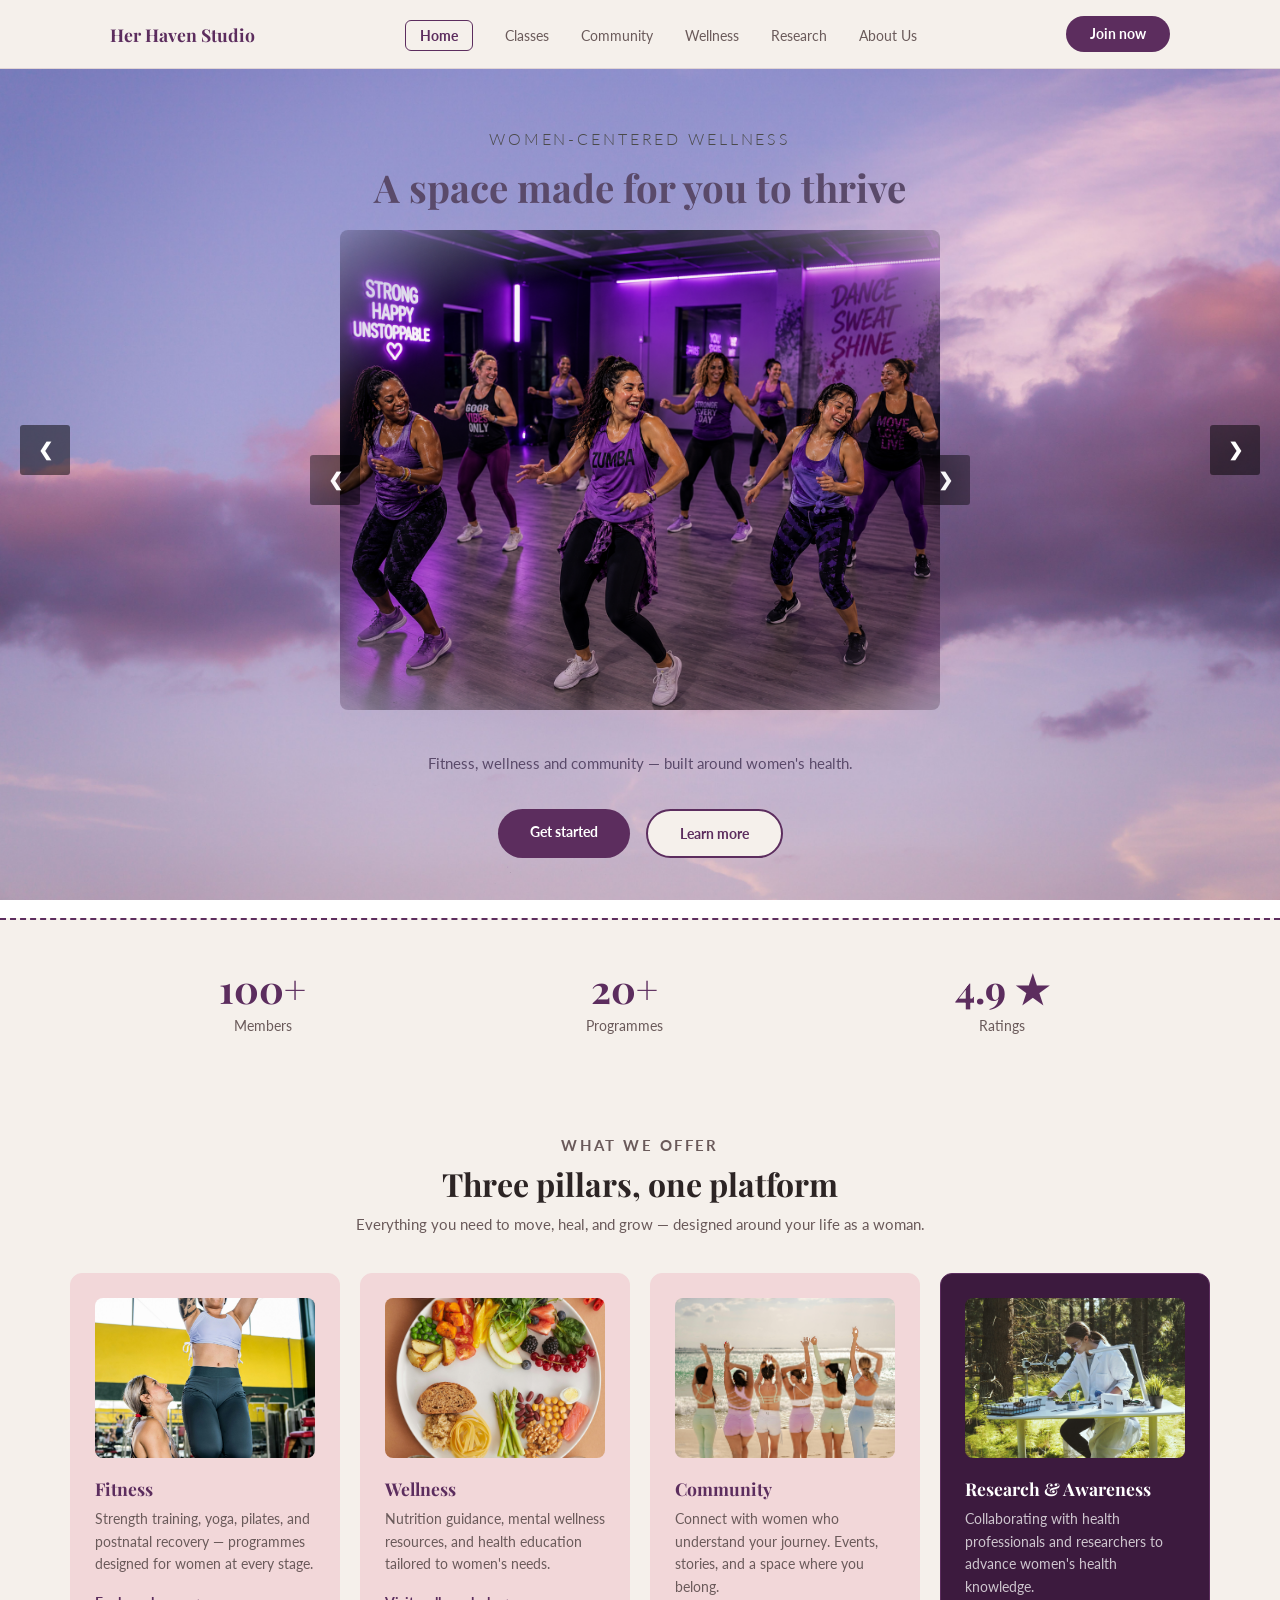
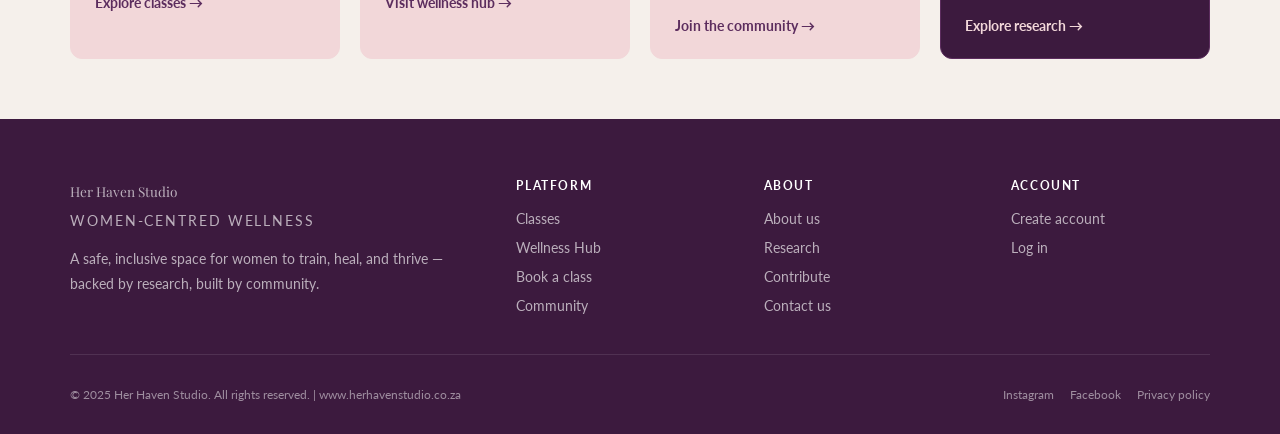
==== index.html @ 86892f18 "replaced an old image with a new one" ====
<!DOCTYPE html>
<html lang="en">
<head>
   <!-- Character encoding for the webpage -->
  <meta charset="UTF-8">
  <!-- Makes the website responsive on different devices -->
  <meta name="viewport" content="width=device-width, initial-scale=1.0">
   <!-- Page title displayed in the browser tab -->
  <title>Her Haven Studio</title>
<!-- External stylesheet -->
  <link rel="stylesheet" href="css/style.css">
  <script src="js/myscript.js"></script> 

</head>
<body>

  <!-- NAVIGATION BAR -->
  <nav>
    <div class="nav-inner">
       <!-- Website logo linking to the homepage -->
      <a href="index.html" class="nav-logo-brand">
        <span>Her Haven Studio</span>
      </a>
<!-- Main navigation links -->
      <ul class="nav-links">
        <li><a href="index.html" class="active">Home</a></li>
        <li><a href="classes.html">Classes</a></li>
        <li><a href="community.html">Community</a></li>
        <li><a href="wellness.html">Wellness</a></li>
        <li><a href="research.html">Research</a></li>
        <li><a href="about.html">About Us</a></li>
      </ul>
 <!-- Registration call-to-action button -->
      <a href="register.html" class="btn-join">Join now</a>
    </div>
  </nav>

  <!-- HERO SECTION -->
  <section class="hero">
    <div class="hero-inner">
        <!-- Main website heading -->
      <h1>WOMEN-CENTERED WELLNESS</h1>
        <!-- brand slogan -->
      <p class="hero-eyebrow">A space made for you to thrive</p>
      <!-- IMAGE SLIDESHOW -->
  <div class="slideshow-container">
  <div class="slide">
    <img src="images/image-1.png" alt="Her Haven Studio fitness class">
  </div>
  <div class="slide">
    <img src="images/image-2.jpg" alt="Yoga and wellness session">
  </div>
  <div class="slide">
    <img src="images/image-3.png" alt="Community workout">
  </div>
    <!-- Navigation buttons -->
      <button class="prev-btn">&#10094;</button>
      <button class="next-btn">&#10095;</button>
    </div>
         <!-- Navigation buttons -->
      <button class="prev-btn">&#10094;</button>
      <button class="next-btn">&#10095;</button>
    </div>

    <!-- Brief platform description -->
      <p class="hero-sub">
        Fitness, wellness and community —
        built around women's health.
      </p>
       <!-- Hero action buttons -->
      <div class="hero-btns">
        <a href="register.html" class="btn-hero-fill">Get started</a>
        <a href="about.html" class="btn-outline-white">Learn more</a>
      </div>
    </div>

  </section>

 <!-- STATS STRIP  -->
  <div class="stats">
     <!-- Displays key membership and programme statistics -->
    <table width="100%" border="0">
      <tr>
        <!-- Stat 1: total members -->
        <td align="center">
          <div class="stat-num">100+</div>
          <div class="stat-lbl">Members</div>
        </td>

        <!-- Stat 2: total programmes -->
        <td align="center">
          <div class="stat-num">20+</div>
          <div class="stat-lbl">Programmes</div>
        </td>

        <!-- Stat 3: member rating -->
        <td align="center">
          <div class="stat-num">4.9 &#9733;</div>
          <div class="stat-lbl">Ratings</div>
        </td>
      </tr>
    </table>
  </div>
  <!-- WHAT WE OFFER SECTION -->
  <section class="pillars">
     <!-- Section heading and introduction -->
    <div class="pillars-header">
      <p class="section-label">What we offer</p>
      <h2>Three pillars, one platform</h2>
      <p>Everything you need to move, heal, and grow — designed around your life as a woman.</p>
    </div>
<!-- Service cards -->
    <div class="pillars-grid">
       <!-- Fitness programme card -->
      <div class="pillar-card">
      <img src="images/fitness.jpg" alt="Woman strength training representing fitness programmes" width="300">
        <h3>Fitness</h3>
        <p>Strength training, yoga, pilates, and postnatal recovery — programmes designed for women at every stage.</p>
        <a href="classes.html" class="pillar-link">Explore classes →</a>
      </div>
 <!-- Wellness programme card -->
      <div class="pillar-card">
      <img src="images/nutrition.jpg" alt="Healthy nutritious food representing wellness and mental wellbeing" width="300">
        <h3>Wellness</h3>
        <p>Nutrition guidance, mental wellness resources, and health education tailored to women's needs.</p>
        <a href="wellness.html" class="pillar-link">Visit wellness hub →</a>
      </div>
<!-- Community programme card -->
      <div class="pillar-card">
      <img src="images/events.jpg" alt="Group of women celebrating together representing community" width="300">
        <h3>Community</h3>
        <p>Connect with women who understand your journey. Events, stories, and a space where you belong.</p>
        <a href="community.html" class="pillar-link">Join the community →</a>
      </div>
 <!-- Research and awareness card -->
      <div class="pillar-card pillar-card-dark">
      <img src="images/research1.jpg" alt="Female researcher representing women's health research" width="300">
        <h3>Research &amp; Awareness</h3>
        <p>Collaborating with health professionals and researchers to advance women's health knowledge.</p>
        <a href="research.html" class="pillar-link">Explore research →</a>
      </div>
    </div>
  </section>

  <!-- FOOTER -->
  <footer class="footer">
    <!-- Company information and navigation links -->
    <div class="footer-inner">
      <!-- Footer content columns -->
      <div class="footer-top">
        <div class="footer-brand">
          <p class="footer-brand-name">Her Haven Studio</p>
          <p class="footer-brand-tag">Women-Centred Wellness</p>
          <p>A safe, inclusive space for women to train, heal, and thrive — backed by research, built by community.</p>
        </div>

        <div class="footer-col">
          <h4>Platform</h4>
          <ul>
            <li><a href="classes.html">Classes</a></li>
            <li><a href="wellness.html">Wellness Hub</a></li>
            <li><a href="booking.html">Book a class</a></li>
            <li><a href="community.html">Community</a></li>
          </ul>
        </div>

        <div class="footer-col">
          <h4>About</h4>
          <ul>
            <li><a href="about.html">About us</a></li>
            <li><a href="research.html">Research</a></li>
            <li><a href="contributor.html">Contribute</a></li>
            <li><a href="community.html#enquiries">Contact us</a></li>
          </ul>
        </div>

        <div class="footer-col">
          <h4>Account</h4>
          <ul>
            <li><a href="register.html">Create account</a></li>
            <li><a href="login.html">Log in</a></li>
          </ul>
        </div>
      </div>
 <!-- Copyright and social media links -->
      <div class="footer-bottom">
        <p>&copy; 2025 Her Haven Studio. All rights reserved. | www.herhavenstudio.co.za</p>
        <div class="footer-social">
          <a href="#">Instagram</a>
          <a href="#">Facebook</a>
          <a href="#">Privacy policy</a>
        </div>
      </div>
    </div>
  </footer>

</body>
</html>
---- css/style.css ----
/* ── Import Google Fonts ── */
@import url('https://fonts.googleapis.com/css2?family=Playfair+Display:ital,wght@0,400;0,700;1,400&family=Lato:wght@300;400;700&display=swap');

/* ── Brand colours as reusable variables ── */
:root {
  --plum:       #5C2D5E;
  --plum-dark:  #3C1A3E;
  --plum-light: #E8D5E8;
  --beige:      #F5F0EB;
  --blush:      #F2D7D9;
  --white:      #FFFFFF;
  --text:       #2C2424;
  --text-mid:   #6A5A5A;
  --border:     #E0D4D4;
}

/* ── Base reset — removes default spacing from all elements ── */
* {
  margin: 0;
  padding: 0;
  box-sizing: border-box;
}

/* ── Body — sets default font and background colour ── */
body {
  font-family: 'Lato', sans-serif;
  color: var(--text);
  background: var(--white);
}

/* ── Remove underlines from all links ── */
a {
  text-decoration: none;
  color: inherit;
}

/* ========================================================================
   NAVIGATION & HEADER
   ======================================================================== */

/* ── Navigation bar — sticky positioning at top ── */
nav {
  background-color: var(--beige);
  border-bottom: 1px solid var(--border);
  position: sticky;
  top: 0;
  width: 100%;
}

/* ── Nav inner — centres content and spaces items apart ── */
.nav-inner {
  max-width: 1140px;
  margin: 0 auto;
  padding: 16px 40px;
  display: flex;
  align-items: center;
  justify-content: space-between;
  gap: 40px;
}

/* ── Navigation links list — horizontal row ── */
.nav-links {
  display: flex;
  list-style: none;
  gap: 32px;
}

/* ── Individual navigation link ── */
.nav-links a {
  font-family: 'Lato', sans-serif;
  font-size: 0.88rem;
  color: var(--text-mid);
  text-decoration: none;
}

/* ── Navigation link when hovered ── */
.nav-links a:hover {
  color: var(--plum);
}

/* ── Active nav link — box around current page ── */
.nav-links a.active {
  border: 1.5px solid var(--plum);
  padding: 6px 14px;
  border-radius: 6px;
  color: var(--plum);
  font-weight: 700;
}

/* ── Join now button ── */
.btn-join {
  background-color: var(--plum);
  color: var(--white);
  padding: 10px 24px;
  border-radius: 40px;
  font-size: 0.85rem;
  font-weight: 700;
  cursor: pointer;
  border: none;
  transition: background-color 0.2s;
}

/* ── Join now button when hovered ── */
.btn-join:hover {
  background-color: var(--plum-dark);
}

/* ── Logo wrapper: keeps name on one line, pushes to far left ── */
.nav-logo-brand {
  font-family: 'Playfair Display', serif;
  font-size: 1.1rem;
  font-weight: 700;
  color: var(--plum);
  text-decoration: none;
  white-space: nowrap;
}

/* ── Navigation logo — wraps the brand text ── */
.nav-logo {
  text-decoration: none;
  color: var(--plum);
}

/* ── Brand text — multiline logo text ── */
.brand-text {
  font-family: 'Playfair Display', serif;
  font-size: 1rem;
  font-weight: 700;
  line-height: 1.2;
  display: block;
}

/* ========================================================================
   HERO SECTION
   ======================================================================== */

/* ── Hero section — light purple background with dark purple border ── */
.hero {
  background-image: url('../images/clouds-background.jpg');
  background-size: cover;
  background-position: center;
  background-attachment: fixed;
  background-repeat: no-repeat;
  padding: 60px 20px;
  text-align: center;
  min-height: 600px;
}
/* ── Hero inner — limits width and centres content ── */
.hero-inner {
  max-width: 700px;
  margin: 0 auto;
}

/* ── Main heading — small and light ── */
.hero h1 {
  font-family: 'Lato', sans-serif;
  font-size: 1rem;
  font-weight: 300;
  color: #4a4a4a;
  letter-spacing: 0.18em;
  text-transform: uppercase;
  margin-bottom: 16px;
}

/* ── Tagline — big bold and centred ── */
.hero-eyebrow {
  font-family: 'Playfair Display', serif;
  font-size: 2.4rem;
  font-weight: 700;
  color:  #5a4a6a;
  line-height: 1.2;
  margin-bottom: 16px;
}

/* ── Supporting subtext — small and muted ── */
.hero-sub {
  font-size: 0.95rem;
  color: #5a4a6a;
  margin-bottom: 32px;
  line-height: 1.8;
}

/* ── Hero image — fits inside the hero box ── */
.hero img {
  width: 100%;
  max-width: 600px;
  height: 300px;
  object-fit: cover;
  border-radius: 8px;
  margin-bottom: 32px;
}

/* ── Buttons row — side by side and centred ── */
.hero-btns {
  display: flex;
  gap: 16px;
  justify-content: center;
  flex-wrap: wrap;
}

/* ── Get started button — deep plum fill ── */
.btn-hero-fill {
  background-color: var(--plum);
  color: var(--white);
  padding: 14px 32px;
  border-radius: 40px;
  font-size: 0.9rem;
  font-weight: 700;
  text-decoration: none;
  display: inline-block;
  cursor: pointer;
  border: none;
  transition: background-color 0.2s;
}

/* ── Get started button when hovered ── */
.btn-hero-fill:hover {
  background-color: var(--plum-dark);
}

/* ── Learn more button — beige fill with plum outline ── */
.btn-outline-white {
  background-color: var(--beige);
  color: var(--plum);
  padding: 14px 32px;
  border-radius: 40px;
  border: 2px solid var(--plum);
  font-size: 0.9rem;
  font-weight: 700;
  text-decoration: none;
  display: inline-block;
  cursor: pointer;
  transition: background-color 0.2s;
}

/* ── Learn more button when hovered ── */
.btn-outline-white:hover {
  background-color: var(--plum-light);
}

/* ========================================================================
   STATS SECTION
   ======================================================================== */

/* ── Stats strip — beige background ── */
.stats {
  background-color: var(--beige);
  padding: 40px;
  border-top: 2px dashed var(--plum);
}

/* ── Stats table — centres the three stats ── */
.stats table {
  max-width: 1140px;
  margin: 0 auto;
}

/* ── Stat number — large and bold ── */
.stat-num {
  font-family: 'Playfair Display', serif;
  font-size: 2.4rem;
  font-weight: 700;
  color: var(--plum);
  text-align: center;
}

/* ── Stat label — small uppercase text below number ── */
.stat-lbl {
  font-family: 'Lato', sans-serif;
  font-size: 0.85rem;
  font-weight: 400;
  color: var(--text-mid);
  text-align: center;
  margin-top: 4px;
}

/* ========================================================================
   WHAT WE OFFER / PILLARS SECTION
   ======================================================================== */

/* ── What we offer section — beige background ── */
.pillars {
  background-color: var(--beige);
  padding: 60px 40px;
}

/* ── Pillars header — centred label and heading ── */
.pillars-header {
  text-align: center;
  margin-bottom: 40px;
  max-width: 1140px;
  margin-left: auto;
  margin-right: auto;
}

/* ── Section label — small uppercase plum text ── */
.section-label {
  font-size: 0.75rem;
  font-weight: 700;
  letter-spacing: 0.16em;
  text-transform: uppercase;
  color: var(--plum);
  margin-bottom: 8px;
}

/* ── Section heading ── */
.pillars-header h2 {
  font-family: 'Playfair Display', serif;
  font-size: 2rem;
  font-weight: 700;
  color: var(--text);
  margin-bottom: 10px;
}

/* ── Section subtext ── */
.pillars-header p {
  font-size: 0.95rem;
  color: var(--text-mid);
}

/* ── Four card grid — side by side ── */
.pillars-grid {
  display: grid;
  grid-template-columns: repeat(4, 1fr);
  gap: 20px;
  max-width: 1140px;
  margin: 0 auto;
}

/* ── Individual pillar card — blush pink background ── */
.pillar-card {
  background-color: var(--blush);
  border: 1.5px solid var(--blush);
  border-radius: 12px;
  padding: 24px;
  transition: transform 0.2s;
}

/* ── Card lifts up when hovered ── */
.pillar-card:hover {
  transform: translateY(-4px);
}

/* ── Card image — fits inside card ── */
.pillar-card img {
  width: 100%;
  height: 160px;
  object-fit: cover;
  border-radius: 8px;
  margin-bottom: 16px;
}

/* ── Card heading — bold plum colour ── */
.pillar-card h3 {
  font-family: 'Playfair Display', serif;
  font-size: 1.1rem;
  font-weight: 700;
  color: var(--plum);
  margin-bottom: 8px;
}

/* ── Card description ── */
.pillar-card p {
  font-size: 0.88rem;
  color: var(--text-mid);
  line-height: 1.6;
  margin-bottom: 16px;
}

/* ── Card link ── */
.pillar-link {
  font-size: 0.85rem;
  font-weight: 700;
  color: var(--plum);
  text-decoration: none;
}

/* ── Card link when hovered ── */
.pillar-link:hover {
  text-decoration: underline;
}

/* ── Research card — dark plum background ── */
.pillar-card-dark {
  background-color: var(--plum-dark);
  border-color: var(--plum);
}

/* ── Research card heading — white text ── */
.pillar-card-dark h3 {
  color: var(--white);
}

/* ── Research card description — light text ── */
.pillar-card-dark p {
  color: rgba(255, 255, 255, 0.75);
}

/* ── Research card link — blush colour ── */
.pillar-card-dark .pillar-link {
  color: var(--blush);
}

/* ========================================================================
   PAGE HERO SECTION
   ======================================================================== */

/* ── Page hero — beige background with padding ── */
.page-hero {
  background-color: var(--beige);
  padding: 40px 40px 20px;
  max-width: 1140px;
  margin: 0 auto;
}

/* ── Page hero heading — plum colour ── */
.page-hero h1 {
  font-family: 'Playfair Display', serif;
  font-size: 2rem;
  font-weight: 700;
  color: var(--plum);
  margin-bottom: 8px;
}

/* ── Page hero subtext ── */
.page-hero p {
  font-size: 0.92rem;
  color: var(--text-mid);
  margin-bottom: 16px;
}

/* ── Page hero image — full width, fixed height ── */
.page-hero img {
  width: 100%;
  height: 300px;
  object-fit: cover;
  border-radius: 10px;
  margin-top: 16px;
}

/* ========================================================================
   CLASSES SECTION
   ======================================================================== */

/* ── Classes section wrapper ── */
.classes-section {
  background-color: var(--beige);
  padding: 20px 40px 60px;
  max-width: 1140px;
  margin: 0 auto;
}

/* ── Filter pills row ── */
.filter-row {
  display: flex;
  gap: 10px;
  flex-wrap: wrap;
  margin-bottom: 32px;
}

/* ── Individual filter pill ── */
.filter-pill {
  padding: 8px 20px;
  border-radius: 40px;
  border: 1.5px solid var(--plum);
  font-size: 0.85rem;
  font-weight: 700;
  color: var(--plum);
  cursor: pointer;
  background-color: var(--white);
  transition: all 0.2s;
}

/* ── Individual filter pill when hovered ── */
.filter-pill:hover {
  background-color: var(--plum-light);
}

/* ── Active filter pill — filled plum ── */
.filter-pill.active {
  background-color: var(--plum);
  color: var(--white);
}

/* ── Cards grid — three per row ── */
.cards-grid {
  display: grid;
  grid-template-columns: repeat(3, 1fr);
  gap: 24px;
}

/* ── Individual class card ── */
.class-card {
  background-color: var(--plum-light);
  border: 1.5px solid var(--plum);
  border-radius: 12px;
  overflow: hidden;
  transition: transform 0.2s;
}

/* ── Card lift on hover ── */
.class-card:hover {
  transform: translateY(-4px);
}

/* ── Card image area ── */
.card-img {
  position: relative;
  width: 100%;
  height: 180px;
  background-color: var(--plum-light);
  overflow: hidden;
}

/* ── Card image ── */
.card-img img {
  width: 100%;
  height: 100%;
  object-fit: cover;
}

/* ── Card tag — positioned on image ── */
.card-tag {
  position: absolute;
  top: 12px;
  right: 12px;
  padding: 4px 12px;
  border-radius: 20px;
  font-size: 0.7rem;
  font-weight: 700;
  text-transform: uppercase;
}

/* ── Card body — padding around text ── */
.card-body {
  padding: 16px;
}

/* ── Card heading ── */
.card-body h3 {
  font-family: 'Playfair Display', serif;
  font-size: 1rem;
  font-weight: 700;
  color: var(--text);
  margin-bottom: 6px;
}

/* ── Card subcategory label ── */
.card-sub-label {
  font-size: 0.78rem;
  font-weight: 700;
  color: var(--plum);
  text-transform: uppercase;
  letter-spacing: 0.08em;
  margin-bottom: 8px;
}

/* ── Card subcategory list ── */
.card-body ul {
  list-style: none;
  margin-bottom: 16px;
}

/* ── Individual subcategory item ── */
.card-body ul li {
  font-size: 0.85rem;
  color: var(--text-mid);
  padding: 3px 0;
}

/* ── Book button — sits at bottom right of card ── */
.card-btn {
  display: inline-block;
  background-color: var(--plum);
  color: var(--white);
  padding: 8px 20px;
  border-radius: 40px;
  font-size: 0.82rem;
  font-weight: 700;
  text-decoration: none;
  margin-left: auto;
  transition: background-color 0.2s;
  cursor: pointer;
}

/* ── Book button when hovered ── */
.card-btn:hover {
  background-color: var(--plum-dark);
}

/* ── Tag colour variants ── */
.tag-plum  { background-color: var(--plum-light); color: var(--plum-dark); }
.tag-pink  { background-color: var(--blush); color: #72243E; }
.tag-teal  { background-color: #D5F0E8; color: #085041; }
.tag-amber { background-color: #FAE8C0; color: #7A4A00; }
.tag-blue  { background-color: #D5E8F5; color: #0A3D6B; }
.tag-green { background-color: #DCF0D5; color: #1A5C0A; }

/* ========================================================================
   LOGIN PAGE
   ======================================================================== */

/* ── Login header — simplified header without sticky nav ── */
.login-header {
  display: flex;
  align-items: center;
  justify-content: space-between;
  padding: 20px 40px;
  background-color: var(--beige);
  border-bottom: 1px solid var(--border);
}

/* ── Login header nav — horizontal links ── */
.login-header nav {
  display: flex;
  gap: 24px;
  background: none;
  border: none;
  padding: 0;
  position: static;
}

/* ── Login header nav links ── */
.login-header nav a {
  font-size: 0.85rem;
  color: var(--text-mid);
  text-decoration: none;
  transition: color 0.2s;
}

/* ── Login header nav links on hover ── */
.login-header nav a:hover {
  color: var(--plum);
}

/* ── Login header last link is button style ── */
.login-header nav a:last-child {
  background-color: var(--plum);
  color: var(--white);
  padding: 8px 20px;
  border-radius: 40px;
  font-weight: 700;
}

/* ── Login header button hover ── */
.login-header nav a:last-child:hover {
  background-color: var(--plum-dark);
}

/* ── Login page — centered form container ── */
.login-page {
  display: flex;
  align-items: center;
  justify-content: center;
  min-height: calc(100vh - 300px);
  padding: 20px;
  background-color: var(--beige);
}

/* ── Login card — white form container ── */
.login-card {
  background-color: var(--white);
  border: 1.5px solid var(--border);
  border-radius: 12px;
  padding: 32px 24px;
  width: 100%;
  box-shadow: 0 2px 8px rgba(0, 0, 0, 0.08);
}

/* ── Login heading ── */
.login-card h1 {
  font-family: 'Playfair Display', serif;
  font-size: 1.8rem;
  font-weight: 700;
  color: var(--text);
  margin-bottom: 4px;
  text-align: center;
}

/* ── Login subtext ── */
.login-sub {
  font-size: 0.9rem;
  color: var(--text-mid);
  text-align: center;
  margin-bottom: 32px;
}

/* ── Form group — input wrapper with label ── */
.form-group {
  margin-bottom: 20px;
}

/* ── Form label ── */
.form-group label {
  display: block;
  font-size: 0.9rem;
  font-weight: 700;
  color: var(--text);
  margin-bottom: 8px;
}

/* ── Form input ── */
.form-group input,
.form-group textarea,
.form-group select {
  width: 100%;
  padding: 12px 16px;
  border: 1px solid var(--border);
  border-radius: 8px;
  font-family: 'Lato', sans-serif;
  font-size: 0.95rem;
  color: var(--text);
  background-color: var(--white);
  transition: border-color 0.2s;
}

/* ── Form input on focus ── */
.form-group input:focus,
.form-group textarea:focus,
.form-group select:focus {
  outline: none;
  border-color: var(--plum);
  box-shadow: 0 0 0 3px rgba(92, 45, 94, 0.1);
}

/* ── Forgot password link ── */
.forgot-link {
  display: block;
  text-align: right;
  margin-top: 6px;
  font-size: 0.85rem;
  color: var(--plum);
  text-decoration: none;
  transition: color 0.2s;
}

/* ── Forgot password link hover ── */
.forgot-link:hover {
  text-decoration: underline;
}

/* ── Login button — full width ── */
.btn-login {
  display: block;
  width: 100%;
  background-color: var(--plum);
  color: var(--white);
  padding: 14px;
  border-radius: 40px;
  font-size: 0.95rem;
  font-weight: 700;
  text-align: center;
  text-decoration: none;
  margin-top: 24px;
  cursor: pointer;
  border: none;
  transition: background-color 0.2s;
}

/* ── Login button hover ── */
.btn-login:hover {
  background-color: var(--plum-dark);
}

/* ── Divider with "or" text ── */
.divider {
  display: flex;
  align-items: center;
  margin: 24px 0;
  color: var(--text-mid);
  font-size: 0.9rem;
}

/* ── Divider line ── */
.divider::before,
.divider::after {
  content: '';
  flex: 1;
  height: 1px;
  background-color: var(--border);
}

/* ── Divider text ── */
.divider span {
  padding: 0 12px;
}

/* ── Google login button ── */
.btn-google {
  display: block;
  width: 100%;
  background-color: var(--plum-light);
  color: var(--plum);
  padding: 14px;
  border-radius: 40px;
  border: 1.5px solid var(--plum);
  font-size: 0.95rem;
  font-weight: 700;
  text-align: center;
  text-decoration: none;
  cursor: pointer;
  transition: all 0.2s;
}

/* ── Google button hover ── */
.btn-google:hover {
  background-color: var(--white);
  border-color: var(--plum-dark);
}

/* ── Login footer — sign up link ── */
.login-footer {
  text-align: center;
  font-size: 0.9rem;
  color: var(--text-mid);
  margin-top: 24px;
}

/* ── Login footer link ── */
.login-footer a {
  color: var(--plum);
  font-weight: 700;
  text-decoration: none;
  transition: color 0.2s;
}

/* ── Login footer link hover ── */
.login-footer a:hover {
  text-decoration: underline;
}

/* ========================================================================
   WELLNESS SECTION (Articles)
   ======================================================================== */

/* ── Wellness section wrapper ── */
.wellness-section {
  background-color: var(--beige);
  padding: 40px;
  max-width: 1140px;
  margin: 0 auto;
}

/* ── Featured article section ── */
.featured-article {
  background-color: var(--white);
  border: 1.5px solid var(--plum);
  border-radius: 12px;
  padding: 40px;
  margin-bottom: 48px;
}

/* ── Featured label ── */
.featured-label {
  font-size: 0.75rem;
  font-weight: 700;
  letter-spacing: 0.16em;
  text-transform: uppercase;
  color: var(--plum);
  margin-bottom: 8px;
}

/* ── Featured article heading ── */
.featured-article h2 {
  font-family: 'Playfair Display', serif;
  font-size: 1.8rem;
  font-weight: 700;
  color: var(--text);
  margin-bottom: 24px;
  line-height: 1.3;
}

/* ── Featured article image ── */
.featured-article img {
  width: 100%;
  max-width: 300px;
  height: auto;
  border-radius: 8px;
  margin-bottom: 16px;
}

/* ── Featured article description ── */
.featured-article p {
  font-size: 0.95rem;
  color: var(--text-mid);
  line-height: 1.8;
  margin-bottom: 24px;
}

/* ── Featured text section ── */
.featured-text {
  display: flex;
  flex-direction: column;
}

/* ── Read more link ── */
.read-more {
  display: inline-block;
  color: var(--plum);
  font-weight: 700;
  text-decoration: none;
  font-size: 0.9rem;
  transition: text-decoration 0.2s;
}

/* ── Read more link hover ── */
.read-more:hover {
  text-decoration: underline;
}

/* ── Articles heading ── */
.articles-heading {
  font-family: 'Playfair Display', serif;
  font-size: 1.6rem;
  font-weight: 700;
  color: var(--text);
  margin: 48px 0 24px;
}

/* ── Articles list grid ── */
.articles-list {
  display: grid;
  grid-template-columns: repeat(2, 1fr);
  gap: 24px;
}

/* ── Article card ── */
.article-card {
  background-color: var(--white);
  border: 1px solid var(--border);
  border-radius: 12px;
  overflow: hidden;
  transition: transform 0.2s;
  display: flex;
  flex-direction: column;
}

/* ── Article card hover ── */
.article-card:hover {
  transform: translateY(-4px);
}

/* ── Article card image ── */
.article-card img {
  width: 100%;
  height: 200px;
  object-fit: cover;
}

/* ── Article card content ── */
.article-content {
  padding: 20px;
  display: flex;
  flex-direction: column;
  flex-grow: 1;
}

/* ── Article card heading ── */
.article-content h3 {
  font-family: 'Playfair Display', serif;
  font-size: 1rem;
  font-weight: 700;
  color: var(--text);
  margin-bottom: 12px;
  line-height: 1.4;
}

/* ── Article card description ── */
.article-content p {
  font-size: 0.85rem;
  color: var(--text-mid);
  line-height: 1.6;
  margin-bottom: 16px;
  flex-grow: 1;
}

/* ── Article meta information ── */
.article-meta {
  display: flex;
  gap: 12px;
  align-items: center;
  font-size: 0.78rem;
  color: var(--text-mid);
  margin-top: auto;
}

/* ── Article tag ── */
.article-tag {
  display: inline-block;
  padding: 4px 12px;
  border-radius: 20px;
  font-size: 0.7rem;
  font-weight: 700;
  text-transform: uppercase;
}

/* ========================================================================
   COMMUNITY SECTION
   ======================================================================== */

/* ── Community section wrapper ── */
.community-section {
  background-color: var(--beige);
  padding: 40px;
  max-width: 1140px;
  margin: 0 auto;
}

/* ── Testimonials grid ── */
.testimonials-grid {
  margin-bottom: 48px;
}

/* ── Testimonial card ── */
.testimonial-card {
  background-color: var(--white);
  border: 1px solid var(--border);
  border-radius: 12px;
  padding: 24px;
  margin-bottom: 24px;
  transition: transform 0.2s;
}

/* ── Testimonial card hover ── */
.testimonial-card:hover {
  transform: translateY(-2px);
}

/* ── Testimonial quote ── */
.testimonial-quote {
  font-size: 0.95rem;
  font-style: italic;
  color: var(--text);
  margin-bottom: 16px;
  line-height: 1.8;
}

/* ── Testimonial author section ── */
.testimonial-author {
  display: flex;
  gap: 12px;
  align-items: center;
}

/* ── Testimonial avatar ── */
.testimonial-avatar {
  width: 48px;
  height: 48px;
  border-radius: 50%;
  display: flex;
  align-items: center;
  justify-content: center;
  font-weight: 700;
  color: var(--white);
  font-size: 0.9rem;
}

/* ── Avatar colour variants ── */
.av-pink  { background-color: var(--blush); color: #72243E; }
.av-teal  { background-color: #D5F0E8; color: #085041; }
.av-plum  { background-color: var(--plum); }
.av-amber { background-color: #FAE8C0; color: #7A4A00; }

/* ── Testimonial author info ── */
.testimonial-author-info strong {
  display: block;
  color: var(--text);
  font-size: 0.9rem;
}

/* ── Testimonial author role ── */
.testimonial-author-info span {
  display: block;
  font-size: 0.8rem;
  color: var(--text-mid);
}

/* ── Section divider ── */
.section-divider {
  border: none;
  border-top: 2px dashed var(--plum);
  margin: 48px 0;
}

/* ── Events list container ── */
.events-list {
  display: flex;
  flex-direction: column;
  gap: 16px;
  margin-bottom: 48px;
}

/* ── Individual event bar ── */
.event-card {
  display: flex;
  align-items: center;
  gap: 20px;
  background-color: var(--white);
  border: 1px solid var(--border);
  border-radius: 12px;
  padding: 16px 24px;
  transition: transform 0.2s;
}

/* ── Event card hover effect ── */
.event-card:hover {
  transform: translateY(-4px);
}

/* ── Event image ── */
.event-card img {
  width: 100px;
  height: 100px;
  object-fit: cover;
  border-radius: 10px;
  flex-shrink: 0;
}

/* ── Event date badge ── */
.event-date {
  min-width: 70px;
  text-align: center;
}

/* ── Date badge colour variants ── */
.date-plum {
  color: var(--plum);
}

.date-pink {
  color: #72243E;
}

.date-teal {
  color: #085041;
}

/* ── Day number ── */
.date-num {
  display: block;
  font-family: 'Playfair Display', serif;
  font-size: 2rem;
  font-weight: 700;
  line-height: 1;
}

/* ── Month text ── */
.date-month {
  display: block;
  font-size: 0.85rem;
  font-weight: 700;
  text-transform: uppercase;
  margin-top: 4px;
}

/* ── Event content area ── */
.event-content {
  flex: 1;
}

/* ── Event title ── */
.event-content h3 {
  font-family: 'Playfair Display', serif;
  font-size: 1rem;
  font-weight: 700;
  color: var(--text);
  margin-bottom: 6px;
}

/* ── Event details ── */
.event-content p {
  font-size: 0.85rem;
  color: var(--text-mid);
  margin: 0;
}

/* ── RSVP button ── */
.btn-rsvp {
  margin-left: auto;
  background-color: var(--plum);
  color: var(--white);
  padding: 10px 24px;
  border-radius: 40px;
  text-decoration: none;
  font-size: 0.82rem;
  font-weight: 700;
  transition: background-color 0.2s;
}

/* ── RSVP button hover ── */
.btn-rsvp:hover {
  background-color: var(--plum-dark);
}

/* ── Mobile layout ── */
@media (max-width: 768px) {
  .event-card {
    flex-direction: column;
    align-items: flex-start;
  }

  .btn-rsvp {
    margin-left: 0;
  }
}

/* ── Enquiries section ── */
.enquiries-section {
  background-color: var(--white);
  padding: 60px 40px;
  max-width: 1140px;
  margin: 0 auto;
}

/* ── Enquiries inner ── */
.enquiries-inner {
  text-align: center;
}

/* ── Enquiries heading ── */
.enquiries-section h2 {
  font-family: 'Playfair Display', serif;
  font-size: 1.8rem;
  font-weight: 700;
  color: var(--text);
  margin-bottom: 16px;
}

/* ── Enquiries image ── */
.enquiries-section img {
  max-width: 300px;
  height: auto;
  margin-bottom: 16px;
}

/* ── Sub text (smaller description) ── */
.sub {
  font-size: 0.95rem;
  color: var(--text-mid);
  margin-bottom: 24px;
}

/* ── Enquiry form ── */
.enquiry-form {
  background-color: var(--beige);
  padding: 40px;
  border-radius: 12px;
  max-width: 500px;
  margin: 0 auto;
}

/* ── Send message button ── */
.btn-send {
  display: inline-block;
  background-color: var(--plum);
  color: var(--white);
  padding: 12px 32px;
  border-radius: 40px;
  font-size: 0.9rem;
  font-weight: 700;
  text-decoration: none;
  text-align: center;
  margin-top: 12px;
  cursor: pointer;
  transition: background-color 0.2s;
}

/* ── Send message button hover ── */
.btn-send:hover {
  background-color: var(--plum-dark);
}

/* ========================================================================
   ABOUT PAGE
   ======================================================================== */

/* ── About page wrapper ── */
.about-page {
  background-color: var(--white);
}

/* ── Tagline hero section ── */
.tagline-hero {
  background-color: var(--beige);
  padding: 60px 40px;
  text-align: center;
  max-width: 1140px;
  margin: 0 auto;
}

/* ── Tagline hero heading ── */
.tagline-hero h1 {
  font-family: 'Playfair Display', serif;
  font-size: 2.4rem;
  font-weight: 700;
  color: var(--plum);
  margin-bottom: 24px;
}

/* ── Tagline hero image ── */
.tagline-hero img {
  max-width: 400px;
  width: 100%;
  height: auto;
  border-radius: 12px;
}

/* ── About section ── */
.about-section {
  padding: 60px 40px;
  max-width: 1140px;
  margin: 0 auto;
}

/* ── About section heading ── */
.about-section h2 {
  font-family: 'Playfair Display', serif;
  font-size: 2rem;
  font-weight: 700;
  color: var(--text);
  margin-bottom: 24px;
}

/* ── About text block ── */
.about-text {
  margin-bottom: 48px;
}

/* ── About paragraph ── */
.about-text p {
  font-size: 0.95rem;
  color: var(--text-mid);
  line-height: 1.8;
  margin-bottom: 16px;
}

/* ── Statements grid — mission and vision ── */
.statements-grid {
  display: grid;
  grid-template-columns: repeat(2, 1fr);
  gap: 24px;
  margin-bottom: 48px;
}

/* ── Statement card ── */
.statement-card {
  background-color: var(--beige);
  padding: 32px;
  border-radius: 12px;
  border: 1px solid var(--border);
}

/* ── Statement card heading ── */
.statement-card h3 {
  font-family: 'Playfair Display', serif;
  font-size: 1.2rem;
  font-weight: 700;
  color: var(--plum);
  margin-bottom: 12px;
}

/* ── Statement card text ── */
.statement-card p {
  font-size: 0.9rem;
  color: var(--text-mid);
  line-height: 1.8;
}

/* ── Values section ── */
.values-section {
  background-color: var(--beige);
  padding: 60px 40px;
}

/* ── Values section heading ── */
.values-section h2 {
  font-family: 'Playfair Display', serif;
  font-size: 2rem;
  font-weight: 700;
  color: var(--text);
  text-align: center;
  margin-bottom: 40px;
}

/* ── Values grid ── */
.values-grid {
  display: grid;
  grid-template-columns: repeat(4, 1fr);
  gap: 24px;
  max-width: 1140px;
  margin: 0 auto;
}

/* ── Value card ── */
.value-card {
  background-color: var(--white);
  padding: 32px;
  border-radius: 12px;
  border: 1px solid var(--border);
  text-align: center;
  transition: transform 0.2s;
}

/* ── Value card hover ── */
.value-card:hover {
  transform: translateY(-4px);
}

/* ── Value icon ── */
.value-icon {
  width: 60px;
  height: 60px;
  border-radius: 50%;
  margin: 0 auto 16px;
  display: flex;
  align-items: center;
  justify-content: center;
  font-size: 2rem;
}

/* ── Value card heading ── */
.value-card h3 {
  font-family: 'Playfair Display', serif;
  font-size: 1.2rem;
  font-weight: 700;
  color: var(--plum);
}

/* ========================================================================
   BOOKING PAGE
   ======================================================================== */

/* ── Booking page main section ── */
.booking-page {
  background-color: var(--beige);
  padding: 40px;
  max-width: 1140px;
  margin: 0 auto;
}

/* ── Booking page heading ── */
.booking-page h1 {
  font-family: 'Playfair Display', serif;
  font-size: 2rem;
  font-weight: 700;
  color: var(--plum);
  text-align: center;
  margin-bottom: 8px;
}

/* ── Booking subtext ── */
.booking-sub {
  text-align: center;
  color: var(--text-mid);
  margin-bottom: 32px;
}

/* ── Type pills — Classes, 1-on-1, Consultations ── */
.type-pills {
  display: flex;
  gap: 12px;
  justify-content: center;
  margin-bottom: 48px;
}

/* ── Individual type pill ── */
.type-pill {
  padding: 10px 24px;
  border-radius: 40px;
  border: 1.5px solid var(--plum);
  background-color: var(--white);
  color: var(--plum);
  font-size: 0.9rem;
  font-weight: 700;
  cursor: pointer;
  transition: all 0.2s;
}

/* ── Type pill hover ── */
.type-pill:hover {
  background-color: var(--plum-light);
}

/* ── Active type pill ── */
.type-pill.active {
  background-color: var(--plum);
  color: var(--white);
}

/* ── Booking layout — two columns ── */
.booking-layout {
  display: grid;
  grid-template-columns: 1fr 1fr;
  gap: 40px;
}

/* ── Steps column ── */
.steps-col {
  background-color: var(--beige);
  padding: 32px;
  border-radius: 12px;
  border: 1px solid var(--border);
}

/* ── Steps column heading ── */
.steps-col h2 {
  font-family: 'Playfair Display', serif;
  font-size: 1.4rem;
  font-weight: 700;
  color: var(--text);
  margin-bottom: 24px;
}

/* ── Steps list ── */
.steps-list {
  display: flex;
  flex-direction: column;
  gap: 16px;
}

/* ── Individual step ── */
.step {
  display: flex;
  gap: 16px;
  align-items: flex-start;
}

/* ── Step number circle ── */
.step-num {
  width: 40px;
  height: 40px;
  border-radius: 50%;
  display: flex;
  align-items: center;
  justify-content: center;
  font-weight: 700;
  font-size: 1rem;
  flex-shrink: 0;
}

/* ── Active step number ── */
.active-step {
  background-color: var(--plum);
  color: var(--white);
}

/* ── Inactive step number ── */
.inactive-step {
  background-color: var(--border);
  color: var(--text-mid);
}

/* ── Step text ── */
.step-text {
  display: flex;
  flex-direction: column;
  gap: 2px;
}

/* ── Step text strong ── */
.step-text strong {
  color: var(--text);
  font-size: 0.95rem;
}

/* ── Step text span ── */
.step-text span {
  font-size: 0.85rem;
  color: var(--text-mid);
}

/* ── Form column ── */
.form-col {
  background-color: var(--beige);
  padding: 32px;
  border-radius: 12px;
  border: 1px solid var(--border);
}

/* ── Form column heading ── */
.form-col h2 {
  font-family: 'Playfair Display', serif;
  font-size: 1.4rem;
  font-weight: 700;
  color: var(--text);
  margin-bottom: 24px;
}

/* ── Form row — two columns side by side ── */
.form-row {
  display: grid;
  grid-template-columns: 1fr 1fr;
  gap: 16px;
  margin-bottom: 16px;
}

/* ── Confirm booking button ── */
.btn-confirm {
  display: block;
  width: 100%;
  background-color: var(--plum);
  color: var(--white);
  padding: 14px;
  border-radius: 40px;
  font-size: 0.95rem;
  font-weight: 700;
  text-align: center;
  text-decoration: none;
  margin-top: 24px;
  cursor: pointer;
  border: none;
  transition: background-color 0.2s;
}

/* ── Confirm booking button hover ── */
.btn-confirm:hover {
  background-color: var(--plum-dark);
}

/* ========================================================================
   CONTRIBUTE PAGE
   ======================================================================== */

/* ── Page header ── */
.page-header {
  background-color: var(--beige);
  padding: 60px 40px;
  text-align: center;
}

/* ── Page header heading ── */
.page-header h1 {
  font-family: 'Playfair Display', serif;
  font-size: 2.2rem;
  font-weight: 700;
  color: var(--plum);
}

/* ── Contribution section ── */
.contribution-section {
  background-color: var(--white);
  padding: 60px 40px;
  max-width: 900px;
  margin: 0 auto;
}

/* ── Form card ── */
.form-card {
  background-color: var(--beige);
  padding: 40px;
  border-radius: 12px;
}

/* ── Form section ── */
.form-section {
  margin-bottom: 32px;
}

/* ── Form section heading ── */
.form-section h2 {
  font-family: 'Playfair Display', serif;
  font-size: 1.3rem;
  font-weight: 700;
  color: var(--text);
  margin-bottom: 20px;
}

/* ── Form row with three columns ── */
.form-row-three {
  display: grid;
  grid-template-columns: repeat(3, 1fr);
  gap: 16px;
  margin-bottom: 16px;
}

/* ── Form row with two columns ── */
.form-row-two {
  display: grid;
  grid-template-columns: repeat(2, 1fr);
  gap: 16px;
  margin-bottom: 16px;
}

/* ── Form checkboxes group ── */
.form-checkboxes {
  display: flex;
  flex-direction: column;
  gap: 12px;
}

/* ── Checkbox group ── */
.checkbox-group {
  display: flex;
  align-items: center;
  gap: 8px;
}

/* ── Checkbox input ── */
.checkbox-group input[type="checkbox"] {
  width: 18px;
  height: 18px;
  cursor: pointer;
  accent-color: var(--plum);
}

/* ── Checkbox label ── */
.checkbox-group label {
  font-size: 0.9rem;
  color: var(--text-mid);
  cursor: pointer;
  margin: 0;
}

/* ── Form footer ── */
.form-footer {
  text-align: center;
  margin-top: 32px;
}

/* ── Submit button ── */
.btn-submit {
  background-color: var(--plum);
  color: var(--white);
  padding: 14px 40px;
  border-radius: 40px;
  font-size: 0.95rem;
  font-weight: 700;
  border: none;
  cursor: pointer;
  transition: background-color 0.2s;
}

/* ── Submit button hover ── */
.btn-submit:hover {
  background-color: var(--plum-dark);
}

/* ── Submission info ── */
.submission-info {
  font-size: 0.85rem;
  color: var(--text-mid);
  margin-top: 12px;
}

/* ========================================================================
   REGISTER PAGE
   ======================================================================== */

/* ── Register page — centered form container ── */
.register-page {
  display: flex;
  align-items: center;
  justify-content: center;
  min-height: calc(100vh - 300px);
  padding: 20px;
  background-color: var(--beige);
}

/* ── Register card — white form container ── */
.register-card {
  background-color: var(--white);
  border: 1.5px solid var(--border);
  border-radius: 12px;
  padding: 32px 24px;
  width: 100%;
  box-shadow: 0 2px 8px rgba(0, 0, 0, 0.08);
}

/* ── Register heading ── */
.register-card h1 {
  font-family: 'Playfair Display', serif;
  font-size: 1.8rem;
  font-weight: 700;
  color: var(--text);
  margin-bottom: 4px;
  text-align: center;
}

/* ── Register subtext ── */
.register-sub {
  font-size: 0.9rem;
  color: var(--text-mid);
  text-align: center;
  margin-bottom: 32px;
}

/* ── Form check — checkbox with label ── */
.form-check {
  display: flex;
  align-items: flex-start;
  gap: 8px;
  margin-bottom: 24px;
  margin-top: 16px;
}

/* ── Form check input ── */
.form-check input[type="checkbox"] {
  width: 18px;
  height: 18px;
  margin-top: 2px;
  cursor: pointer;
  accent-color: var(--plum);
  flex-shrink: 0;
}

/* ── Form check label ── */
.form-check label {
  font-size: 0.85rem;
  color: var(--text-mid);
  cursor: pointer;
  line-height: 1.5;
  margin: 0;
}

/* ── Form check label links ── */
.form-check label a {
  color: var(--plum);
  text-decoration: none;
  font-weight: 600;
  transition: color 0.2s;
}

/* ── Form check label links hover ── */
.form-check label a:hover {
  text-decoration: underline;
}

/* ── Register button — full width ── */
.btn-register {
  display: block;
  width: 100%;
  background-color: var(--plum);
  color: var(--white);
  padding: 14px;
  border-radius: 40px;
  font-size: 0.95rem;
  font-weight: 700;
  text-align: center;
  text-decoration: none;
  cursor: pointer;
  border: none;
  transition: background-color 0.2s;
}

/* ── Register button hover ── */
.btn-register:hover {
  background-color: var(--plum-dark);
}

/* ── Register footer — log in link ── */
.register-footer {
  text-align: center;
  font-size: 0.9rem;
  color: var(--text-mid);
  margin-top: 24px;
}

/* ── Register footer link ── */
.register-footer a {
  color: var(--plum);
  font-weight: 700;
  text-decoration: none;
  transition: color 0.2s;
}

/* ── Register footer link hover ── */
.register-footer a:hover {
  text-decoration: underline;
}

/* ── Collaborate button — in header ── */
.btn-collaborate {
  background-color: var(--plum);
  color: var(--white);
  padding: 10px 24px;
  border-radius: 40px;
  font-size: 0.85rem;
  font-weight: 700;
  cursor: pointer;
  border: none;
  text-decoration: none;
  display: inline-block;
  transition: background-color 0.2s;
}

/* ── Collaborate button hover ── */
.btn-collaborate:hover {
  background-color: var(--plum-dark);
}

/* ========================================================================
   RESEARCH PAGE
   ======================================================================== */

/* ── Research section wrapper ── */
.research-section {
  background-color: var(--beige);
  padding: 60px 40px;
  max-width: 1140px;
  margin: 0 auto;
}

/* ── Research focus areas subsection ── */
.research-focus {
  margin-bottom: 80px;
}

/* ── Research focus heading ── */
.research-focus h2 {
  font-family: 'Playfair Display', serif;
  font-size: 2rem;
  font-weight: 700;
  color: var(--text);
  margin-bottom: 8px;
}

/* ── Focus subtitle ── */
.focus-subtitle {
  font-size: 0.95rem;
  color: var(--text-mid);
  margin-bottom: 32px;
}

/* ── Focus areas grid — three columns ── */
.focus-grid {
  display: grid;
  grid-template-columns: repeat(3, 1fr);
  gap: 24px;
}

/* ── Focus area card ── */
.focus-card {
  background-color: var(--white);
  border: 1px solid var(--border);
  border-radius: 12px;
  padding: 24px;
  transition: transform 0.2s;
  position: relative;
}

/* ── Focus card hover ── */
.focus-card:hover {
  transform: translateY(-4px);
}

/* ── Focus card heading ── */
.focus-card h3 {
  font-family: 'Playfair Display', serif;
  font-size: 1.1rem;
  font-weight: 700;
  color: var(--text);
  margin-bottom: 12px;
}

/* ── Focus card image ── */
.focus-card img {
  width: 100%;
  height: 150px;
  object-fit: cover;
  border-radius: 8px;
  margin-bottom: 12px;
}

/* ── Focus card description ── */
.focus-card p {
  font-size: 0.85rem;
  color: var(--text-mid);
  line-height: 1.6;
  margin-bottom: 16px;
}

/* ── Focus badge — status label ── */
.focus-badge {
  display: inline-block;
  background-color: var(--plum);
  color: var(--white);
  padding: 4px 12px;
  border-radius: 20px;
  font-size: 0.7rem;
  font-weight: 700;
  text-transform: uppercase;
}

/* ── New badge variant ── */
.badge-new {
  background-color: var(--blush);
  color: #72243E;
}

/* ── Featured research subsection ── */
.featured-research {
  margin-bottom: 80px;
}

/* ── Featured research heading ── */
.featured-research h2 {
  font-family: 'Playfair Display', serif;
  font-size: 2rem;
  font-weight: 700;
  color: var(--text);
  margin-bottom: 8px;
}

/* ── Featured subtitle ── */
.featured-subtitle {
  font-size: 0.95rem;
  color: var(--text-mid);
  margin-bottom: 32px;
}

/* ── Research articles container ── */
.research-articles {
  display: flex;
  flex-direction: column;
  gap: 20px;
}

/* ── Research card — article item ── */
.research-card {
  background-color: var(--white);
  border: 1px solid var(--border);
  border-radius: 12px;
  padding: 24px;
  display: flex;
  gap: 20px;
  transition: transform 0.2s;
}

/* ── Research card hover ── */
.research-card:hover {
  transform: translateY(-2px);
}

/* ── Article avatar — colored circle ── */
.article-avatar {
  width: 120px;
  height: 120px;
  border-radius: 8px;
  flex-shrink: 0;
  background-color: var(--plum-light);
  overflow: hidden;
}

/* ── Article avatar image ── */
.article-avatar img {
  width: 100%;
  height: 100%;
  object-fit: cover;
}

/* ── Avatar colour variants ── */
.av-1 { background-color: #E8D5E8; }
.av-2 { background-color: #D5F0E8; }
.av-3 { background-color: #FAE8C0; }

/* ── Article info section ── */
.article-info {
  flex-grow: 1;
  display: flex;
  flex-direction: column;
}

/* ── Article info heading ── */
.article-info h3 {
  font-family: 'Playfair Display', serif;
  font-size: 1.1rem;
  font-weight: 700;
  color: var(--text);
  margin-bottom: 8px;
  line-height: 1.4;
}

/* ── Article info image ── */
.article-info img {
  width: 100%;
  max-width: 200px;
  height: auto;
  border-radius: 8px;
  margin-bottom: 12px;
}

/* ── Article meta information ── */
.article-meta {
  font-size: 0.85rem;
  color: var(--text-mid);
  margin-bottom: 12px;
}

/* ── Article tags container ── */
.article-tags {
  display: flex;
  gap: 8px;
  flex-wrap: wrap;
  margin-bottom: 12px;
  margin-top: auto;
}

/* ── Article tag ── */
.tag {
  display: inline-block;
  padding: 4px 12px;
  border-radius: 20px;
  font-size: 0.7rem;
  font-weight: 700;
  text-transform: uppercase;
}

/* ── Tag colour variants ── */
.tag-research { background-color: var(--plum-light); color: var(--plum-dark); }
.tag-open { background-color: #DCF0D5; color: #1A5C0A; }
.tag-collaboration { background-color: #D5F0E8; color: #085041; }
.tag-endometriosis { background-color: var(--blush); color: #72243E; }
.tag-practitioner { background-color: #D5E8F5; color: #0A3D6B; }
.tag-guide { background-color: #FAE8C0; color: #7A4A00; }

/* ── Read more button ── */
.btn-read-more {
  display: inline-block;
  color: var(--plum);
  font-weight: 700;
  text-decoration: none;
  font-size: 0.9rem;
  transition: text-decoration 0.2s;
}

/* ── Read more button hover ── */
.btn-read-more:hover {
  text-decoration: underline;
}

/* ── Collaborate section ── */
.collaborate-section {
  background-color: var(--white);
  padding: 60px 40px;
  border-radius: 12px;
  text-align: center;
}

/* ── Collaborate section heading ── */
.collaborate-section h2 {
  font-family: 'Playfair Display', serif;
  font-size: 2rem;
  font-weight: 700;
  color: var(--text);
  margin-bottom: 40px;
}

/* ── Collaborate grid — four columns ── */
.collaborate-grid {
  display: grid;
  grid-template-columns: repeat(4, 1fr);
  gap: 20px;
}

/* ── Collaborate card ── */
.collaborate-card {
  background-color: var(--beige);
  padding: 32px 20px;
  border-radius: 12px;
  border: 1px solid var(--border);
  transition: transform 0.2s;
}

/* ── Collaborate card hover ── */
.collaborate-card:hover {
  transform: translateY(-4px);
}

/* ── Collaborate button base ── */
.collaborate-btn {
  display: inline-block;
  padding: 12px 24px;
  border-radius: 40px;
  font-size: 0.9rem;
  font-weight: 700;
  text-decoration: none;
  cursor: pointer;
  transition: all 0.2s;
  border: none;
}

/* ── Submit button variant ── */
.btn-submit {
  background-color: var(--plum);
  color: var(--white);
}

.btn-submit:hover {
  background-color: var(--plum-dark);
}

/* ── Webinar button variant ── */
.btn-webinar {
  background-color: #D5F0E8;
  color: #085041;
  border: 1.5px solid #085041;
}

.btn-webinar:hover {
  background-color: #C0E8E0;
}

/* ── Volunteer button variant ── */
.btn-volunteer {
  background-color: #D5E8F5;
  color: #0A3D6B;
  border: 1.5px solid #0A3D6B;
}

.btn-volunteer:hover {
  background-color: #C0DFF0;
}

/* ── Partner button variant ── */
.btn-partner {
  background-color: var(--blush);
  color: #72243E;
  border: 1.5px solid #72243E;
}

.btn-partner:hover {
  background-color: #E8C4C8;
}

/* ========================================================================
   FOOTER
   ======================================================================== */

/* ── Footer — dark plum background ── */
.footer {
  background-color: var(--plum-dark);
  color: rgba(255, 255, 255, 0.75);
  padding: 60px 40px 32px;
}

/* ── Footer inner — limits width and centres content ── */
.footer-inner {
  max-width: 1140px;
  margin: 0 auto;
}

/* ── Footer top — four columns side by side ── */
.footer-top {
  display: grid;
  grid-template-columns: 2fr 1fr 1fr 1fr;
  gap: 48px;
  padding-bottom: 40px;
  border-bottom: 1px solid rgba(255, 255, 255, 0.1);
  margin-bottom: 32px;
}

/* ── Footer brand name ── */
.footer-brand-name {
  font-family: 'Playfair Display', serif;
  font-size: 1.2rem;
  color: var(--white);
  margin-bottom: 6px;
}

/* ── Footer brand tagline ── */
.footer-brand-tag {
  font-size: 0.72rem;
  letter-spacing: 0.14em;
  text-transform: uppercase;
  color: var(--blush);
  margin-bottom: 14px;
}

/* ── Footer brand description ── */
.footer-brand p {
  font-size: 0.85rem;
  line-height: 1.8;
  color: rgba(255, 255, 255, 0.65);
}

/* ── Footer column heading ── */
.footer-col h4 {
  font-family: 'Lato', sans-serif;
  font-size: 0.72rem;
  font-weight: 700;
  letter-spacing: 0.14em;
  text-transform: uppercase;
  color: var(--white);
  margin-bottom: 16px;
}

/* ── Footer column links list ── */
.footer-col ul {
  list-style: none;
  display: flex;
  flex-direction: column;
  gap: 10px;
}

/* ── Footer link ── */
.footer-col ul a {
  font-size: 0.85rem;
  color: rgba(255, 255, 255, 0.65);
  text-decoration: none;
  transition: color 0.2s;
}

/* ── Footer link when hovered ── */
.footer-col ul a:hover {
  color: var(--blush);
}

/* ── Footer bottom — copyright and social links ── */
.footer-bottom {
  display: flex;
  align-items: center;
  justify-content: space-between;
  flex-wrap: wrap;
  gap: 12px;
}

/* ── Copyright text ── */
.footer-bottom p {
  font-size: 0.78rem;
  color: rgba(255, 255, 255, 0.5);
}

/* ── Social links row ── */
.footer-social {
  display: flex;
  gap: 16px;
}

/* ── Individual social link ── */
.footer-social a {
  font-size: 0.78rem;
  color: rgba(255, 255, 255, 0.5);
  text-decoration: none;
  transition: color 0.2s;
}

/* ── Social link when hovered ── */
.footer-social a:hover {
  color: var(--blush);
}

/* ── Footer top custom — for custom footer layout ── */
.footer-top-custom {
  display: grid;
  grid-template-columns: 1fr 1fr 1fr;
  gap: 48px;
  padding-bottom: 40px;
  border-bottom: 1px solid rgba(255, 255, 255, 0.1);
  margin-bottom: 32px;
}

/* ── Footer brand custom ── */
.footer-brand-custom {
  grid-column: 1 / 2;
}

/* ── Footer social custom ── */
.footer-social-custom {
  grid-column: 2 / 3;
}

/* ── Contact details ── */
.contact-details {
  grid-column: 3 / 4;
}

/* ── Contact details paragraph ── */
.contact-details p {
  font-size: 0.85rem;
  line-height: 1.8;
  color: rgba(255, 255, 255, 0.65);
  margin-bottom: 20px;
}

/* ── Contact details strong ── */
.contact-details strong {
  color: var(--white);
}

/* ── Contact details link ── */
.contact-details a {
  color: var(--blush);
  text-decoration: none;
  transition: color 0.2s;
}

/* ── Contact details link hover ── */
.contact-details a:hover {
  text-decoration: underline;
}

/* ── Footer divider ── */
.footer-divider {
  border: none;
  border-top: 1px solid rgba(255, 255, 255, 0.1);
  margin: 32px 0;
}

/* ── Footer bottom custom ── */
.footer-bottom-custom {
  text-align: center;
}

/* ── Social icons in footer ── */
.social-icons {
  display: flex;
  gap: 12px;
}

/* ── Social icon svg ── */
.social-icons a {
  color: rgba(255, 255, 255, 0.65);
  transition: color 0.2s;
}

/* ── Social icon svg hover ── */
.social-icons a:hover {
  color: var(--blush);
}

/* ========================================================================
   RESPONSIVE DESIGN
   ======================================================================== */

/* ── Tablet and larger screens — restore larger padding ── */
@media (min-width: 768px) {
  .login-page,
  .register-page {
    padding: 40px 20px;
  }
  
  .login-card,
  .register-card {
    padding: 48px 40px;
    max-width: 450px;
  }
}

/* ── Tablet screens (768px and below) ── */
@media (max-width: 768px) {
  .nav-inner {
    flex-wrap: wrap;
    gap: 20px;
  }
  
  .nav-links {
    gap: 16px;
    font-size: 0.8rem;
    order: 3;
    width: 100%;
  }
  
  .pillars-grid {
    grid-template-columns: repeat(2, 1fr);
  }
  
  .cards-grid {
    grid-template-columns: repeat(2, 1fr);
  }
  
  .articles-list {
    grid-template-columns: 1fr;
  }
  
  .events-list {
    grid-template-columns: 1fr;
  }
  
  .values-grid {
    grid-template-columns: repeat(2, 1fr);
  }
  
  .booking-layout {
    grid-template-columns: 1fr;
  }
  
  .footer-top {
    grid-template-columns: 1fr 1fr;
  }
  
  .testimonials-grid table tr {
    display: block;
    width: 100%;
  }
  
  .testimonials-grid table td {
    display: block;
    width: 100% !important;
  }
}

/* ── Mobile screens (640px and below) ── */
@media (max-width: 640px) {
  nav,
  .nav-inner {
    padding: 12px 20px;
  }
  
  .nav-links {
    gap: 12px;
    flex-direction: column;
  }
  
  .hero {
    padding: 40px 20px;
  }
  
  .hero-eyebrow {
    font-size: 1.8rem;
  }
  
  .pillars-grid {
    grid-template-columns: 1fr;
  }
  
  .cards-grid {
    grid-template-columns: 1fr;
  }
  
  .filter-row {
    gap: 6px;
  }
  
  .filter-pill {
    padding: 6px 16px;
    font-size: 0.8rem;
  }
  
  .login-card {
    padding: 32px 24px;
  }
  
  .form-row,
  .form-row-three,
  .form-row-two {
    grid-template-columns: 1fr;
  }
  
  .values-grid {
    grid-template-columns: 1fr;
  }
  
  .hero-btns {
    flex-direction: column;
  }
  
  .btn-hero-fill,
  .btn-outline-white {
    width: 100%;
  }
  
  .footer-top {
    grid-template-columns: 1fr;
    gap: 24px;
  }
  
  .footer-top-custom {
    grid-template-columns: 1fr;
  }
  
  .footer-social-custom,
  .contact-details {
    grid-column: 1;
  }
  
  .statements-grid {
    grid-template-columns: 1fr;
  }
  
  .type-pills {
    flex-wrap: wrap;
  }
  
  /* ── Booking page mobile — stack columns vertically ── */
  .booking-page {
    padding: 20px;
  }
  
  .booking-layout {
    grid-template-columns: 1fr;
    gap: 0;
  }
  
  .steps-col,
  .form-col {
    background-color: var(--beige);
    border: none;
    padding: 20px 0;
    border-radius: 0;
  }
  
  .steps-col {
    border-bottom: 1px solid var(--border);
    padding-bottom: 24px;
    margin-bottom: 24px;
  }
  
  .form-col {
    padding-top: 24px;
  }
  
  /* ── Focus areas on mobile ── */
  .focus-grid {
    grid-template-columns: 1fr;
  }
  
  /* ── Collaborate grid on mobile ── */
  .collaborate-grid {
    grid-template-columns: 1fr;
  }
  
  /* ── Research cards on mobile ── */
  .research-card {
    flex-direction: column;
    gap: 12px;
  }
}
/* SLIDESHOW STYLES */
.slideshow-container {
  position: relative;
  width: 100%;
  max-width: 1200px;
  height: 500px;
  margin: 20px auto;
  overflow: hidden;
  border-radius: 20px;
  
  /* Fade edges into background */
  mask-image: radial-gradient(ellipse at center, black 0%, black 60%, transparent 100%);
  -webkit-mask-image: radial-gradient(ellipse at center, black 0%, black 60%, transparent 100%);
}

.slide img {
  width: 100%;
  height: 100%;
  object-fit: cover;
}
/* Navigation buttons */
.prev-btn, .next-btn {
  cursor: pointer;
  position: absolute;
  top: 50%;
  transform: translateY(-50%);
  width: 50px;
  height: 50px;
  padding: 0;
  background-color: rgba(0,0,0,0.5);
  color: white;
  border: none;
  border-radius: 3px;
  font-weight: bold;
  font-size: 18px;
  z-index: 10;
  transition: background-color 0.3s;
}

.prev-btn:hover, .next-btn:hover {
  background-color: rgba(0, 0, 0, 0.8);
}

.next-btn {
  right: 20px;
}

.prev-btn {
  left: 20px;
}

/* ACCORDION STYLES */
.accordion-item {
  border: 1px solid #ddd;
  margin: 10px 0;
  border-radius: 4px;
}

.accordion-header {
  padding: 15px;
  cursor: pointer;
  background-color: #f9f9f9;
  display: flex;
  justify-content: space-between;
  align-items: center;
}

.accordion-header:hover {
  background-color: #f0f0f0;
}

.accordion-header h3 {
  margin: 0;
  font-size: 16px;
}

.accordion-icon {
  font-size: 20px;
  font-weight: bold;
}

.accordion-item.active .accordion-icon {
  transform: rotate(45deg);
}

.accordion-content {
  padding: 15px;
  background-color: #fff;
}

/* GOOGLE MAPS */
.map-container {
  margin: 30px 0;
  text-align: center;
}

.map-container iframe {
  border-radius: 8px;
  max-width: 100%;
}
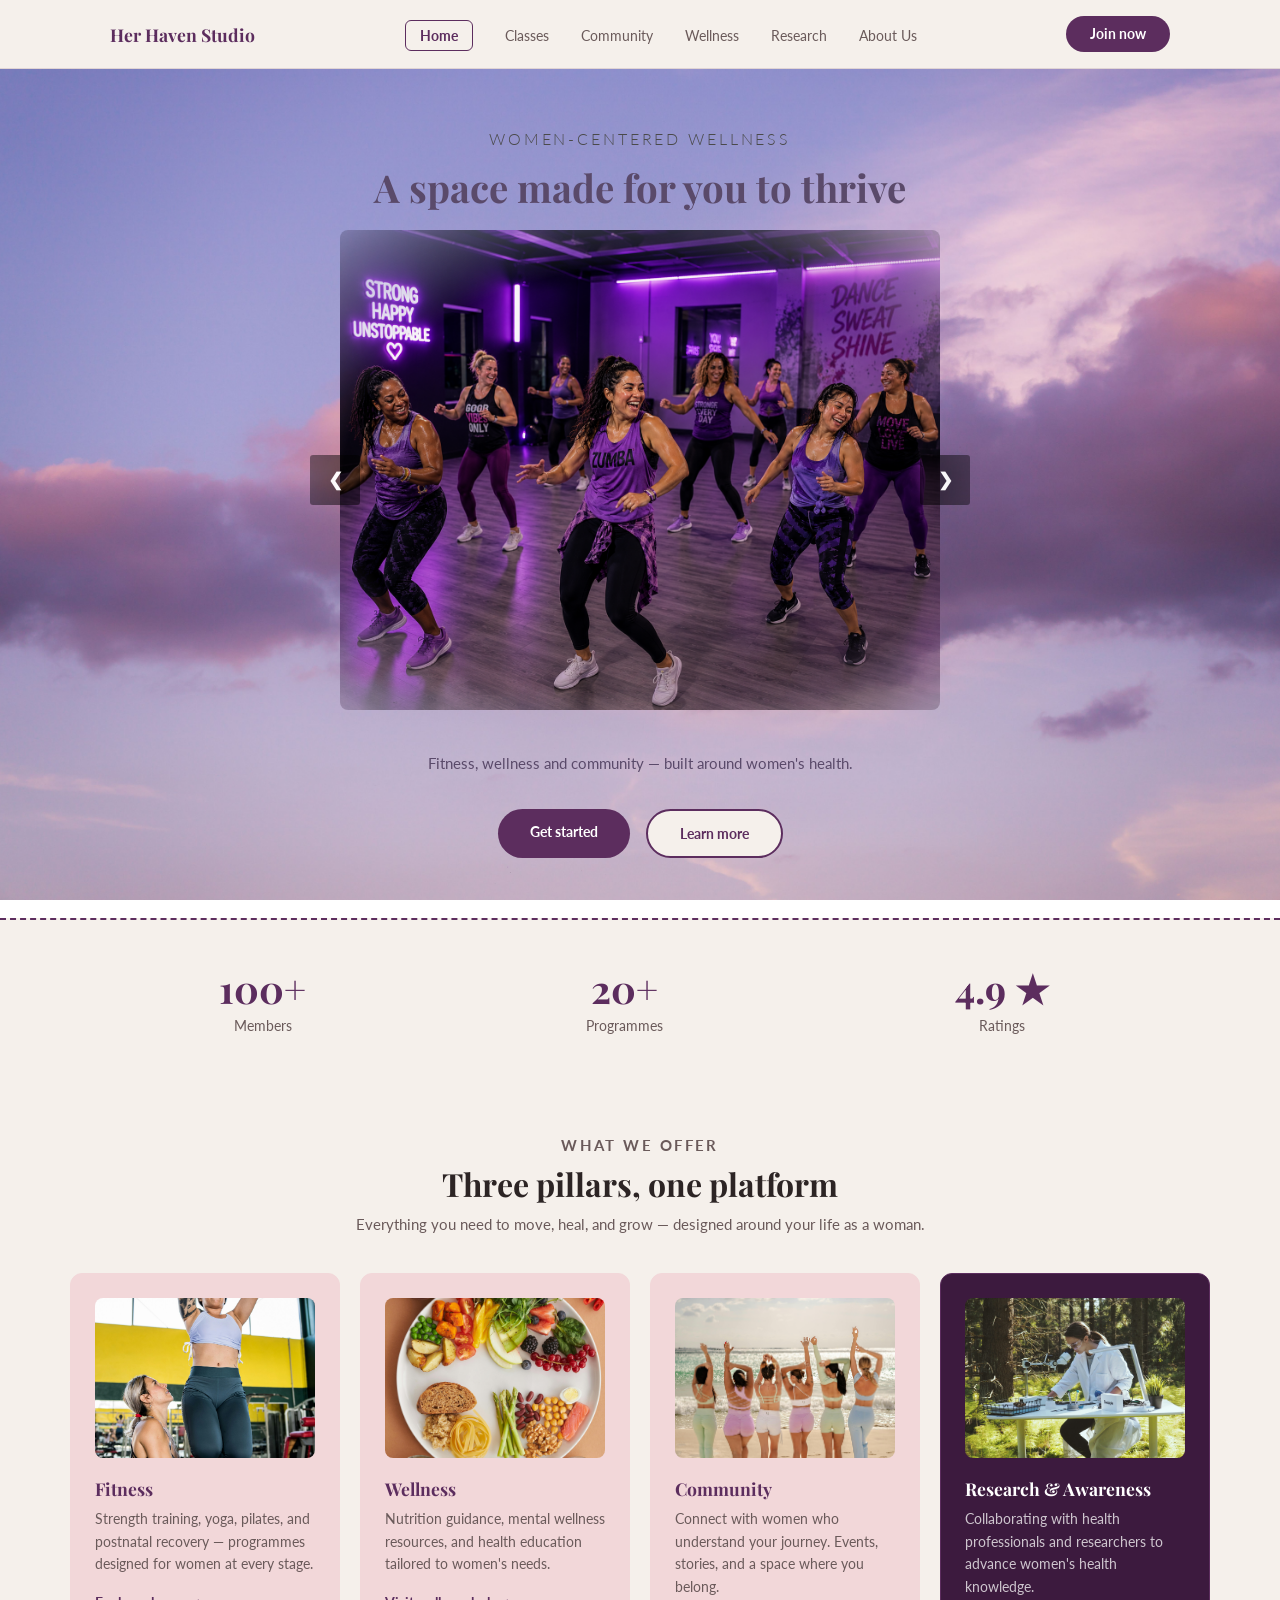
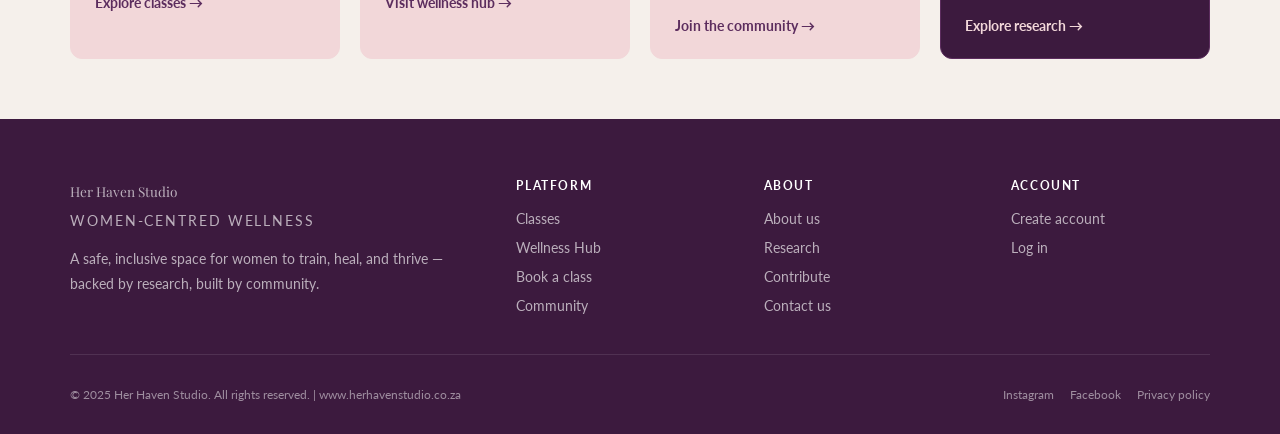
==== commit 08315678: "removed duplicate buttons" ====
--- a/index.html
+++ b/index.html
@@ -54,10 +54,6 @@
     <img src="images/image-3.png" alt="Community workout">
   </div>
     <!-- Navigation buttons -->
-      <button class="prev-btn">&#10094;</button>
-      <button class="next-btn">&#10095;</button>
-    </div>
-         <!-- Navigation buttons -->
       <button class="prev-btn">&#10094;</button>
       <button class="next-btn">&#10095;</button>
     </div>
